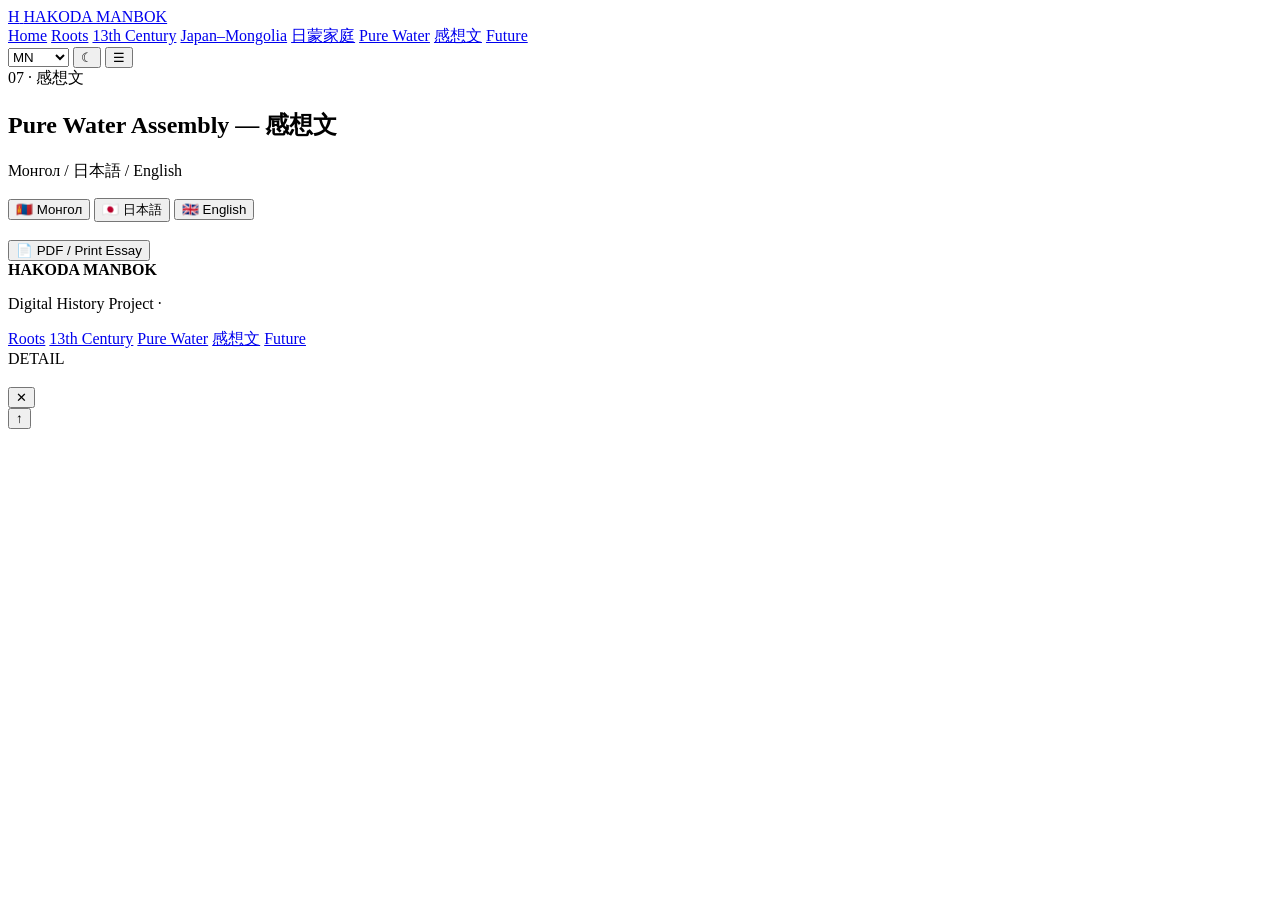
==== essay.html @ a5410913 "Add files via upload" ====
<!DOCTYPE html>
<html lang="mn">
<head>
<meta charset="UTF-8">
<meta name="viewport" content="width=device-width, initial-scale=1.0">
<meta name="description" content="HAKODA MANBOK — Digital History Project">
<title>感想文 | HAKODA MANBOK</title>
<link rel="stylesheet" href="assets/css/style.css">
</head>
<body>

<header>
<div class="container nav">
<a href="index.html" class="logo">
  <span class="logo-mark">H</span>
  <span>HAKODA <span class="gold">MANBOK</span></span>
</a>
<nav class="nav-links" id="navLinks">
<a href="index.html" data-section="home" class="">Home</a>
<a href="roots.html" data-section="roots" class="">Roots</a>
<a href="mongolia.html" data-section="mongolia" class="">13th Century</a>
<a href="japan-mongolia.html" data-section="japanmongolia" class="">Japan–Mongolia</a>
<a href="family.html" data-section="family" class="">日蒙家庭</a>
<a href="purewater.html" data-section="purewater" class="">Pure Water</a>
<a href="essay.html" data-section="essay" class="active">感想文</a>
<a href="future.html" data-section="future" class="">Future</a>
</nav>
<div class="nav-actions">
<select id="languageSelect" class="lang-select">
  <option value="mn">MN</option>
  <option value="ja">日本語</option>
  <option value="en">EN</option>
</select>
<button class="icon-btn" id="themeButton">☾</button>
<button class="icon-btn menu-btn" id="menuButton">☰</button>
</div>
</div>
</header>

<main>
<section class="section" id="essay">

<div class="container">

<div class="section-title reveal">

<div class="eyebrow">
07 · 感想文
</div>

<h2>
Pure Water Assembly — 感想文
</h2>

<p class="lead">
Монгол / 日本語 / English
</p>

</div>


<div class="essay-tabs reveal">

<button
class="essay-tab active"
data-essay="mn"
>
🇲🇳 Монгол
</button>

<button
class="essay-tab"
data-essay="ja"
>
🇯🇵 日本語
</button>

<button
class="essay-tab"
data-essay="en"
>
🇬🇧 English
</button>

</div>


<article
class="essay reveal"
id="essayContent"
>
</article>

<br>

<button
class="btn btn-primary"
id="printEssay"
>
📄 PDF / Print Essay
</button>

</div>

</section>
</main>

<footer>
<div class="container footer">
<div>
<strong>HAKODA MANBOK</strong>
<p>Digital History Project · <span id="currentYear"></span></p>
</div>
<div class="footer-links">
<a href="roots.html">Roots</a>
<a href="mongolia.html">13th Century</a>
<a href="purewater.html">Pure Water</a>
<a href="essay.html">感想文</a>
<a href="future.html">Future</a>
</div>
</div>
</footer>


<div class="modal-overlay" id="modal">
  <div class="modal">
    <div class="modal-header">
      <div>
        <div class="eyebrow" id="modalEyebrow">DETAIL</div>
        <h3 id="modalTitle"></h3>
      </div>
      <button class="modal-close" id="modalClose">✕</button>
    </div>
    <div class="modal-body" id="modalBody"></div>
  </div>
</div>
<button id="backTop">↑</button>
<div id="toast"></div>

<script src="assets/js/main.js"></script>
</body>
</html>
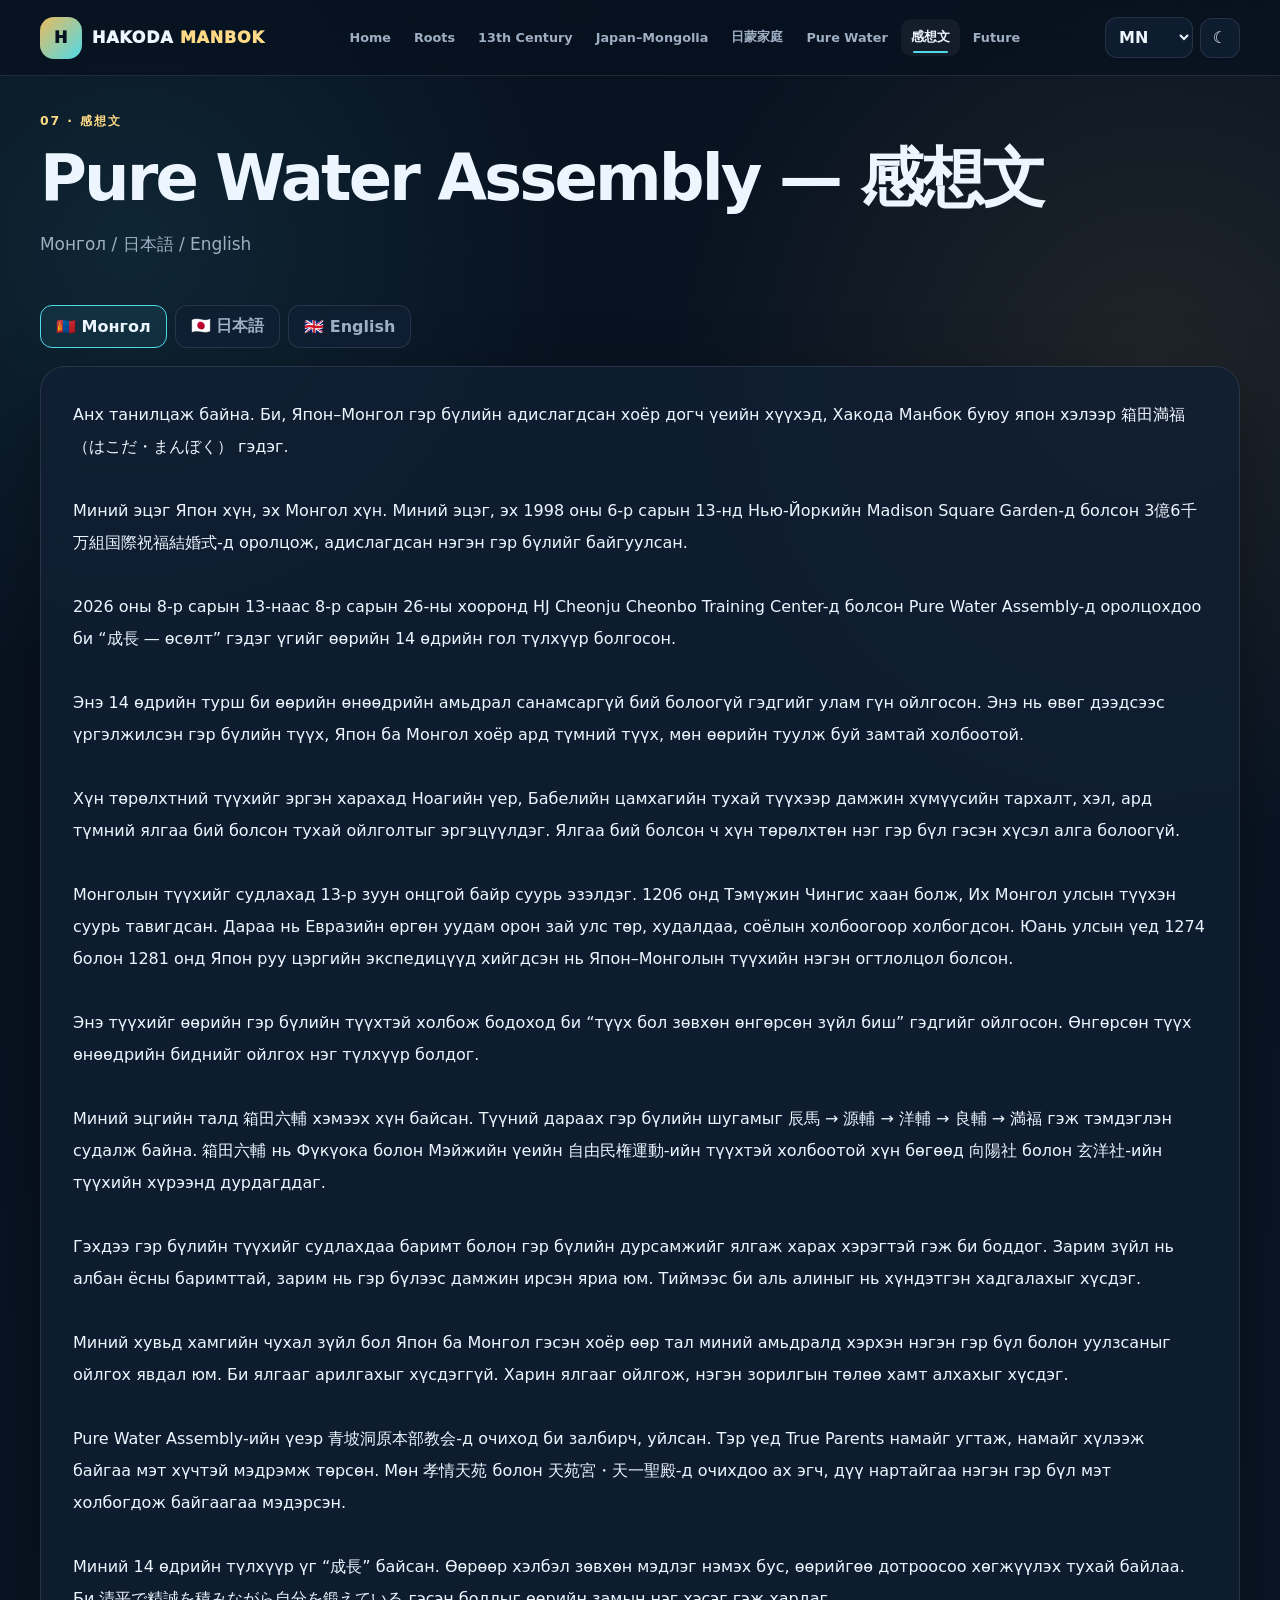
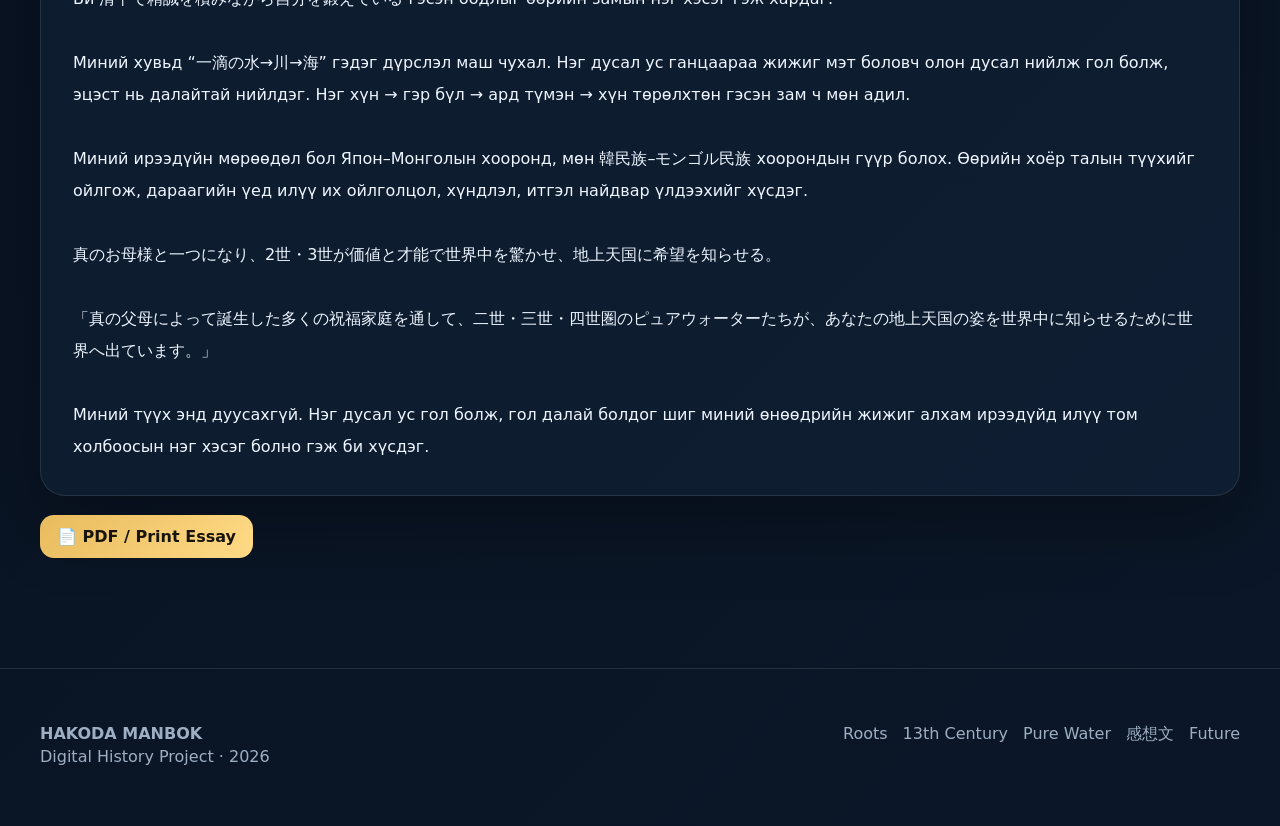
==== commit 37a3ea9b: "Add files via upload" ====
--- a/essay.html
+++ b/essay.html
@@ -5,7 +5,7 @@
 <meta name="viewport" content="width=device-width, initial-scale=1.0">
 <meta name="description" content="HAKODA MANBOK — Digital History Project">
 <title>感想文 | HAKODA MANBOK</title>
-<link rel="stylesheet" href="assets/css/style.css">
+<link rel="stylesheet" href="style.css">
 </head>
 <body>
 
@@ -137,6 +137,6 @@
 <button id="backTop">↑</button>
 <div id="toast"></div>
 
-<script src="assets/js/main.js"></script>
+<script src="main.js"></script>
 </body>
 </html>
--- a/style.css
+++ b/style.css
@@ -0,0 +1,1422 @@
+/* =========================================================
+   HAKODA MANBOK — DIGITAL HISTORY PROJECT
+   SINGLE FILE VERSION
+   HTML + CSS + JAVASCRIPT
+   ========================================================= */
+
+:root{
+  --bg:#07111f;
+  --bg2:#0b1728;
+  --card:rgba(16,31,52,.82);
+  --card2:#10233c;
+  --text:#edf6ff;
+  --muted:#9eafc4;
+  --line:rgba(255,255,255,.10);
+  --gold:#e8bb5d;
+  --gold2:#ffda86;
+  --cyan:#50d9e8;
+  --green:#6ee7b7;
+  --red:#fb7185;
+  --shadow:0 25px 70px rgba(0,0,0,.35);
+  --radius:24px;
+  --max:1200px;
+  --header:76px;
+}
+
+html.light{
+  --bg:#f4f8fc;
+  --bg2:#e8eef6;
+  --card:rgba(255,255,255,.88);
+  --card2:#ffffff;
+  --text:#122033;
+  --muted:#5e6d80;
+  --line:rgba(20,35,55,.12);
+  --gold:#a96f0b;
+  --gold2:#c68a1d;
+  --cyan:#087e90;
+  --green:#087a5b;
+  --shadow:0 25px 70px rgba(40,60,90,.13);
+}
+
+*{
+  box-sizing:border-box;
+  margin:0;
+  padding:0;
+}
+
+html{
+  scroll-behavior:smooth;
+}
+
+body{
+  font-family:
+    Inter,
+    "Noto Sans",
+    "Noto Sans JP",
+    system-ui,
+    -apple-system,
+    BlinkMacSystemFont,
+    "Segoe UI",
+    sans-serif;
+
+  color:var(--text);
+
+  background:
+    radial-gradient(
+      circle at 10% 10%,
+      rgba(80,217,232,.10),
+      transparent 28rem
+    ),
+    radial-gradient(
+      circle at 90% 15%,
+      rgba(232,187,93,.10),
+      transparent 30rem
+    ),
+    linear-gradient(135deg,var(--bg),var(--bg2));
+
+  min-height:100vh;
+  transition:.35s;
+}
+
+body.modal-open{
+  overflow:hidden;
+}
+
+a{
+  color:inherit;
+  text-decoration:none;
+}
+
+button,
+input,
+select{
+  font:inherit;
+}
+
+button{
+  cursor:pointer;
+}
+
+.container{
+  width:min(calc(100% - 32px),var(--max));
+  margin:auto;
+}
+
+.section{
+  padding:110px 0;
+  position:relative;
+}
+
+.section-title{
+  margin-bottom:45px;
+}
+
+.eyebrow{
+  display:inline-flex;
+  align-items:center;
+  gap:8px;
+  color:var(--gold2);
+  font-size:.78rem;
+  font-weight:900;
+  letter-spacing:.15em;
+  text-transform:uppercase;
+  margin-bottom:14px;
+}
+
+h1,h2,h3{
+  line-height:1.08;
+}
+
+h2{
+  font-size:clamp(2.2rem,5vw,4.3rem);
+  letter-spacing:-.045em;
+  margin-bottom:16px;
+}
+
+h3{
+  font-size:1.35rem;
+  margin-bottom:10px;
+}
+
+p{
+  line-height:1.8;
+}
+
+.lead{
+  color:var(--muted);
+  font-size:1.06rem;
+  max-width:780px;
+}
+
+.muted{
+  color:var(--muted);
+}
+
+.gold{
+  color:var(--gold2);
+}
+
+.cyan{
+  color:var(--cyan);
+}
+
+.card{
+  background:var(--card);
+  border:1px solid var(--line);
+  border-radius:var(--radius);
+  padding:25px;
+  box-shadow:var(--shadow);
+  backdrop-filter:blur(18px);
+}
+
+.grid{
+  display:grid;
+  gap:20px;
+}
+
+.grid3{
+  grid-template-columns:repeat(3,1fr);
+}
+
+.grid4{
+  grid-template-columns:repeat(4,1fr);
+}
+
+.btn{
+  border:1px solid var(--line);
+  background:var(--card);
+  color:var(--text);
+  padding:12px 17px;
+  border-radius:14px;
+  display:inline-flex;
+  align-items:center;
+  justify-content:center;
+  gap:8px;
+  font-weight:800;
+  transition:.25s;
+}
+
+.btn:hover{
+  transform:translateY(-3px);
+  border-color:var(--cyan);
+}
+
+.btn-primary{
+  background:linear-gradient(
+    135deg,
+    var(--gold),
+    var(--gold2)
+  );
+  color:#19140b;
+  border:none;
+}
+
+.btn-cyan{
+  background:linear-gradient(
+    135deg,
+    #45ccd9,
+    #8beaf0
+  );
+  color:#052027;
+  border:none;
+}
+
+.pill{
+  display:inline-flex;
+  padding:7px 11px;
+  border:1px solid var(--line);
+  border-radius:999px;
+  color:var(--muted);
+  font-size:.73rem;
+  font-weight:800;
+}
+
+/* =========================================================
+   HEADER
+   ========================================================= */
+
+header{
+  position:fixed;
+  top:0;
+  left:0;
+  right:0;
+  height:var(--header);
+  z-index:1000;
+
+  background:rgba(7,17,31,.72);
+  border-bottom:1px solid var(--line);
+
+  backdrop-filter:blur(20px);
+}
+
+html.light header{
+  background:rgba(245,248,252,.78);
+}
+
+.nav{
+  height:100%;
+  display:flex;
+  align-items:center;
+  justify-content:space-between;
+  gap:15px;
+}
+
+.logo{
+  display:flex;
+  align-items:center;
+  gap:10px;
+  font-weight:950;
+  letter-spacing:.05em;
+  white-space:nowrap;
+}
+
+.logo-mark{
+  width:42px;
+  height:42px;
+  border-radius:14px;
+
+  display:grid;
+  place-items:center;
+
+  background:
+    linear-gradient(
+      135deg,
+      var(--gold),
+      var(--cyan)
+    );
+
+  color:#07111f;
+}
+
+.nav-links{
+  display:flex;
+  align-items:center;
+  gap:3px;
+}
+
+.nav-links a{
+  padding:10px;
+  border-radius:10px;
+  color:var(--muted);
+  font-size:.8rem;
+  font-weight:800;
+  transition:.2s;
+  position:relative;
+}
+
+.nav-links a:hover,
+.nav-links a.active{
+  color:var(--text);
+  background:rgba(255,255,255,.05);
+}
+
+.nav-links a.active::after{
+  content:"";
+  position:absolute;
+  left:12px;
+  right:12px;
+  bottom:3px;
+  height:2px;
+  border-radius:10px;
+  background:var(--cyan);
+}
+
+.nav-actions{
+  display:flex;
+  align-items:center;
+  gap:7px;
+}
+
+.icon-btn{
+  width:40px;
+  height:40px;
+  border:1px solid var(--line);
+  border-radius:12px;
+  background:var(--card);
+  color:var(--text);
+  display:grid;
+  place-items:center;
+}
+
+.lang-select{
+  background:var(--card);
+  border:1px solid var(--line);
+  color:var(--text);
+  padding:9px;
+  border-radius:12px;
+  outline:none;
+  font-weight:800;
+}
+
+.menu-btn{
+  display:none;
+}
+
+/* =========================================================
+   HERO
+   ========================================================= */
+
+.hero{
+  min-height:100vh;
+  padding-top:var(--header);
+  display:flex;
+  align-items:center;
+  overflow:hidden;
+}
+
+.hero-grid{
+  display:grid;
+  grid-template-columns:1.1fr .9fr;
+  gap:65px;
+  align-items:center;
+}
+
+.hero h1{
+  font-size:clamp(4rem,9vw,8.5rem);
+  letter-spacing:-.08em;
+  line-height:.84;
+  margin-bottom:28px;
+}
+
+.hero h1 span{
+  display:block;
+}
+
+.gradient-text{
+  background:
+    linear-gradient(
+      90deg,
+      var(--gold2),
+      var(--cyan)
+    );
+  -webkit-background-clip:text;
+  background-clip:text;
+  color:transparent;
+}
+
+.hero-buttons{
+  display:flex;
+  flex-wrap:wrap;
+  gap:10px;
+  margin:28px 0;
+}
+
+.hero-tags{
+  display:flex;
+  flex-wrap:wrap;
+  gap:8px;
+}
+
+.hero-visual{
+  min-height:500px;
+  border-radius:40px;
+  border:1px solid var(--line);
+  position:relative;
+  overflow:hidden;
+
+  background:
+    radial-gradient(
+      circle at 50% 45%,
+      rgba(232,187,93,.20),
+      transparent 18rem
+    ),
+    radial-gradient(
+      circle at 70% 20%,
+      rgba(80,217,232,.17),
+      transparent 17rem
+    ),
+    linear-gradient(
+      145deg,
+      var(--card),
+      rgba(255,255,255,.02)
+    );
+
+  box-shadow:var(--shadow);
+}
+
+.orbit{
+  position:absolute;
+  inset:13%;
+  border:1px solid rgba(80,217,232,.2);
+  border-radius:50%;
+  animation:spin 25s linear infinite;
+}
+
+.orbit2{
+  inset:25%;
+  animation-duration:17s;
+  animation-direction:reverse;
+  border-color:rgba(232,187,93,.22);
+}
+
+@keyframes spin{
+  to{
+    transform:rotate(360deg);
+  }
+}
+
+.water-drop{
+  width:155px;
+  height:155px;
+
+  border-radius:
+    55% 55% 60% 60%;
+
+  transform:rotate(45deg);
+
+  background:
+    linear-gradient(
+      135deg,
+      var(--cyan),
+      var(--gold)
+    );
+
+  box-shadow:
+    0 0 100px
+    rgba(80,217,232,.22);
+
+  display:grid;
+  place-items:center;
+}
+
+.water-drop span{
+  transform:rotate(-45deg);
+  font-size:2.4rem;
+}
+
+.hero-center{
+  position:absolute;
+  inset:0;
+  display:grid;
+  place-items:center;
+  text-align:center;
+}
+
+.float{
+  position:absolute;
+  padding:11px 14px;
+  border:1px solid var(--line);
+  background:rgba(7,17,31,.67);
+  backdrop-filter:blur(15px);
+  border-radius:14px;
+  font-size:.75rem;
+  font-weight:800;
+}
+
+html.light .float{
+  background:rgba(255,255,255,.75);
+}
+
+.f1{top:12%;left:8%}
+.f2{top:26%;right:7%}
+.f3{bottom:13%;left:12%}
+.f4{bottom:19%;right:9%}
+
+.stats{
+  display:grid;
+  grid-template-columns:repeat(4,1fr);
+  gap:10px;
+  margin-top:30px;
+}
+
+.stat{
+  padding:16px;
+  border:1px solid var(--line);
+  border-radius:17px;
+  background:var(--card);
+}
+
+.stat strong{
+  display:block;
+  font-size:1.6rem;
+}
+
+.stat span{
+  color:var(--muted);
+  font-size:.72rem;
+}
+
+/* =========================================================
+   FAMILY TREE
+   ========================================================= */
+
+.tree{
+  border:1px solid var(--line);
+  border-radius:28px;
+  background:var(--card);
+  padding:25px;
+  overflow:auto;
+  box-shadow:var(--shadow);
+}
+
+.tree-row{
+  display:flex;
+  justify-content:center;
+  gap:14px;
+  min-width:800px;
+  margin:14px 0;
+}
+
+.connector{
+  width:2px;
+  height:25px;
+  background:var(--line);
+  margin:auto;
+}
+
+.person{
+  min-width:150px;
+  padding:17px;
+
+  border:1px solid var(--line);
+  border-radius:18px;
+
+  background:var(--card2);
+  text-align:center;
+
+  cursor:pointer;
+  transition:.25s;
+}
+
+.person:hover,
+.person.selected{
+  transform:translateY(-4px);
+  border-color:var(--cyan);
+  box-shadow:
+    0 12px 40px
+    rgba(80,217,232,.12);
+}
+
+.person small{
+  display:block;
+  margin-top:5px;
+  color:var(--muted);
+}
+
+.tree-info{
+  margin-top:20px;
+  padding:20px;
+  border:1px solid var(--line);
+  border-radius:18px;
+}
+
+/* =========================================================
+   TIMELINE
+   ========================================================= */
+
+.timeline{
+  position:relative;
+  margin-top:30px;
+}
+
+.timeline::before{
+  content:"";
+  position:absolute;
+  left:22px;
+  top:0;
+  bottom:0;
+  width:2px;
+  background:
+    linear-gradient(
+      var(--gold),
+      var(--cyan),
+      transparent
+    );
+}
+
+.timeline-item{
+  position:relative;
+  padding-left:65px;
+  margin-bottom:24px;
+}
+
+.timeline-dot{
+  position:absolute;
+  left:12px;
+  top:4px;
+
+  width:22px;
+  height:22px;
+  border-radius:50%;
+
+  background:var(--bg2);
+  border:5px solid var(--gold);
+}
+
+.timeline-card{
+  padding:22px;
+  border:1px solid var(--line);
+  border-radius:20px;
+  background:var(--card);
+}
+
+.timeline-year{
+  color:var(--gold2);
+  font-weight:900;
+  font-size:.85rem;
+}
+
+/* =========================================================
+   MAP
+   ========================================================= */
+
+.map-layout{
+  display:grid;
+  grid-template-columns:1.35fr .65fr;
+  gap:20px;
+}
+
+.map-card{
+  min-height:550px;
+  position:relative;
+  overflow:hidden;
+}
+
+.map-svg{
+  width:100%;
+  height:100%;
+  min-height:550px;
+
+  background:
+    radial-gradient(
+      circle,
+      rgba(80,217,232,.06),
+      transparent 55%
+    ),
+    linear-gradient(
+      145deg,
+      #0b2139,
+      #06101c
+    );
+
+  border-radius:20px;
+}
+
+html.light .map-svg{
+  background:
+    linear-gradient(
+      145deg,
+      #e9f1f7,
+      #dce8f0
+    );
+}
+
+.region{
+  cursor:pointer;
+  transition:.25s;
+  stroke:rgba(255,255,255,.25);
+  stroke-width:1.3;
+}
+
+.region:hover,
+.region.selected{
+  filter:brightness(1.35);
+  stroke:var(--gold2);
+  stroke-width:2.5;
+}
+
+.map-label{
+  fill:var(--text);
+  font-size:12px;
+  font-weight:800;
+  pointer-events:none;
+}
+
+/* =========================================================
+   FLOW
+   ========================================================= */
+
+.flow{
+  display:grid;
+  grid-template-columns:repeat(5,1fr);
+  gap:12px;
+  align-items:center;
+}
+
+.flow-node{
+  min-height:160px;
+  padding:20px;
+
+  display:grid;
+  place-items:center;
+  text-align:center;
+
+  border:1px solid var(--line);
+  border-radius:22px;
+  background:var(--card);
+
+  position:relative;
+}
+
+.flow-node:not(:last-child)::after{
+  content:"→";
+  position:absolute;
+  right:-20px;
+  color:var(--gold2);
+  font-size:1.5rem;
+}
+
+.flow-icon{
+  font-size:2.6rem;
+  margin-bottom:10px;
+}
+
+/* =========================================================
+   PURE WATER
+   ========================================================= */
+
+.pw-box{
+  padding:35px;
+  border-radius:30px;
+  border:1px solid rgba(80,217,232,.18);
+
+  background:
+    radial-gradient(
+      circle at 80% 20%,
+      rgba(80,217,232,.18),
+      transparent 18rem
+    ),
+    linear-gradient(
+      135deg,
+      rgba(80,217,232,.08),
+      rgba(232,187,93,.07)
+    ),
+    var(--card);
+}
+
+.day-grid{
+  display:grid;
+  grid-template-columns:repeat(7,1fr);
+  gap:9px;
+  margin-top:25px;
+}
+
+.day{
+  border:1px solid var(--line);
+  border-radius:15px;
+  background:var(--card);
+  color:var(--text);
+  padding:15px 8px;
+  text-align:center;
+  transition:.2s;
+}
+
+.day:hover,
+.day.active{
+  border-color:var(--cyan);
+  transform:translateY(-3px);
+}
+
+.day strong{
+  display:block;
+  font-size:1.1rem;
+}
+
+.day small{
+  color:var(--muted);
+}
+
+.day-detail{
+  margin-top:18px;
+  padding:22px;
+  border:1px solid var(--line);
+  border-radius:20px;
+  background:var(--card);
+}
+
+/* =========================================================
+   ESSAY
+   ========================================================= */
+
+.essay-tabs{
+  display:flex;
+  flex-wrap:wrap;
+  gap:8px;
+  margin-bottom:18px;
+}
+
+.essay-tab{
+  padding:10px 15px;
+  border:1px solid var(--line);
+  border-radius:12px;
+  background:var(--card);
+  color:var(--muted);
+  font-weight:800;
+}
+
+.essay-tab.active{
+  color:var(--text);
+  border-color:var(--cyan);
+  background:rgba(80,217,232,.08);
+}
+
+.essay{
+  white-space:pre-line;
+  line-height:2;
+  padding:32px;
+
+  border:1px solid var(--line);
+  border-radius:25px;
+
+  background:var(--card);
+  box-shadow:var(--shadow);
+}
+
+.quote{
+  margin:24px 0;
+  padding:22px;
+
+  border-left:4px solid var(--gold);
+  border-radius:0 18px 18px 0;
+
+  background:rgba(232,187,93,.07);
+}
+
+/* =========================================================
+   GALLERY
+   ========================================================= */
+
+.gallery{
+  display:grid;
+  grid-template-columns:repeat(3,1fr);
+  gap:16px;
+}
+
+.gallery-item{
+  min-height:230px;
+  border:1px solid var(--line);
+  border-radius:22px;
+  overflow:hidden;
+
+  position:relative;
+  cursor:pointer;
+
+  background:
+    radial-gradient(
+      circle at 30% 20%,
+      rgba(80,217,232,.2),
+      transparent 13rem
+    ),
+    linear-gradient(
+      145deg,
+      #102944,
+      #071321
+    );
+
+  transition:.25s;
+}
+
+.gallery-item:hover{
+  transform:translateY(-5px);
+}
+
+.gallery-icon{
+  position:absolute;
+  inset:0;
+
+  display:grid;
+  place-items:center;
+
+  font-size:4rem;
+}
+
+.gallery-caption{
+  position:absolute;
+  left:0;
+  right:0;
+  bottom:0;
+
+  padding:20px;
+
+  background:
+    linear-gradient(
+      transparent,
+      rgba(0,0,0,.8)
+    );
+
+  font-weight:900;
+}
+
+/* =========================================================
+   SEARCH
+   ========================================================= */
+
+.search-box{
+  display:flex;
+  gap:10px;
+  max-width:800px;
+}
+
+.search-box input{
+  flex:1;
+
+  border:1px solid var(--line);
+  border-radius:15px;
+
+  padding:14px 16px;
+
+  background:var(--card);
+  color:var(--text);
+
+  outline:none;
+}
+
+.search-results{
+  margin-top:18px;
+  display:grid;
+  gap:10px;
+}
+
+.search-result{
+  padding:16px 18px;
+  border:1px solid var(--line);
+  border-radius:15px;
+  background:var(--card);
+}
+
+.search-result small{
+  display:block;
+  color:var(--gold2);
+  font-weight:900;
+  margin-bottom:4px;
+}
+
+/* =========================================================
+   FUTURE
+   ========================================================= */
+
+.future{
+  padding:40px;
+  min-height:400px;
+
+  border:1px solid var(--line);
+  border-radius:30px;
+
+  background:
+    radial-gradient(
+      circle at 75% 40%,
+      rgba(80,217,232,.16),
+      transparent 20rem
+    ),
+    radial-gradient(
+      circle at 15% 80%,
+      rgba(232,187,93,.13),
+      transparent 20rem
+    ),
+    var(--card);
+}
+
+/* =========================================================
+   MODAL
+   ========================================================= */
+
+.modal-overlay{
+  position:fixed;
+  inset:0;
+
+  z-index:3000;
+
+  background:rgba(0,0,0,.72);
+
+  display:none;
+  place-items:center;
+
+  padding:20px;
+}
+
+.modal-overlay.open{
+  display:grid;
+}
+
+.modal{
+  width:min(720px,100%);
+  max-height:90vh;
+  overflow:auto;
+
+  padding:28px;
+
+  border:1px solid var(--line);
+  border-radius:25px;
+
+  background:var(--bg2);
+  box-shadow:var(--shadow);
+}
+
+.modal-header{
+  display:flex;
+  justify-content:space-between;
+  gap:20px;
+}
+
+.modal-close{
+  width:40px;
+  height:40px;
+
+  border:none;
+  border-radius:12px;
+
+  background:var(--card);
+  color:var(--text);
+}
+
+.modal-body{
+  color:var(--muted);
+  line-height:1.9;
+  margin-top:18px;
+}
+
+/* =========================================================
+   REVEAL
+   ========================================================= */
+
+.reveal{
+  opacity:0;
+  transform:translateY(25px);
+  transition:
+    opacity .7s ease,
+    transform .7s ease;
+}
+
+.reveal.visible{
+  opacity:1;
+  transform:none;
+}
+
+/* =========================================================
+   BACK TO TOP
+   ========================================================= */
+
+#backTop{
+  position:fixed;
+  right:20px;
+  bottom:20px;
+
+  width:46px;
+  height:46px;
+
+  border:1px solid var(--line);
+  border-radius:14px;
+
+  background:var(--card);
+  color:var(--text);
+
+  opacity:0;
+  pointer-events:none;
+
+  transition:.25s;
+
+  z-index:900;
+}
+
+#backTop.show{
+  opacity:1;
+  pointer-events:auto;
+}
+
+/* =========================================================
+   TOAST
+   ========================================================= */
+
+#toast{
+  position:fixed;
+  left:50%;
+  bottom:25px;
+
+  transform:translate(-50%,20px);
+  opacity:0;
+
+  z-index:5000;
+
+  padding:12px 17px;
+
+  border:1px solid var(--line);
+  border-radius:13px;
+
+  background:var(--bg2);
+  color:var(--text);
+
+  transition:.25s;
+}
+
+#toast.show{
+  opacity:1;
+  transform:translate(-50%,0);
+}
+
+/* =========================================================
+   FOOTER
+   ========================================================= */
+
+footer{
+  padding:55px 0;
+  border-top:1px solid var(--line);
+  color:var(--muted);
+}
+
+.footer{
+  display:flex;
+  justify-content:space-between;
+  gap:20px;
+}
+
+.footer-links{
+  display:flex;
+  flex-wrap:wrap;
+  gap:15px;
+}
+
+/* =========================================================
+   MOBILE
+   ========================================================= */
+
+@media(max-width:1000px){
+
+  .nav-links{
+    position:fixed;
+    top:var(--header);
+    left:12px;
+    right:12px;
+
+    display:none;
+    flex-direction:column;
+    align-items:stretch;
+
+    padding:12px;
+
+    border:1px solid var(--line);
+    border-radius:20px;
+
+    background:var(--bg2);
+    box-shadow:var(--shadow);
+  }
+
+  .nav-links.open{
+    display:flex;
+  }
+
+  .nav-links a{
+    padding:13px;
+  }
+
+  .menu-btn{
+    display:grid;
+  }
+
+  .hero-grid,
+  .map-layout{
+    grid-template-columns:1fr;
+  }
+
+  .grid4{
+    grid-template-columns:repeat(2,1fr);
+  }
+
+  .flow{
+    grid-template-columns:1fr;
+  }
+
+  .flow-node:not(:last-child)::after{
+    content:"↓";
+    right:auto;
+    bottom:-23px;
+    top:auto;
+    left:50%;
+  }
+
+  .day-grid{
+    grid-template-columns:repeat(4,1fr);
+  }
+}
+
+@media(max-width:650px){
+
+  .container{
+    width:calc(100% - 22px);
+  }
+
+  .section{
+    padding:78px 0;
+  }
+
+  .hero h1{
+    font-size:clamp(3.3rem,18vw,5.5rem);
+  }
+
+  .hero-visual{
+    min-height:350px;
+    border-radius:28px;
+  }
+
+  .stats,
+  .grid3,
+  .grid4,
+  .gallery{
+    grid-template-columns:1fr;
+  }
+
+  .day-grid{
+    grid-template-columns:repeat(2,1fr);
+  }
+
+  .search-box{
+    flex-direction:column;
+  }
+
+  .footer{
+    display:block;
+  }
+
+  .footer-links{
+    margin-top:18px;
+  }
+}
+
+/* =========================================================
+   PRINT
+   ========================================================= */
+
+@media print{
+
+  header,
+  .hero-buttons,
+  .nav-actions,
+  #backTop,
+  #toast,
+  .modal-overlay,
+  .search-box,
+  .gallery,
+  .essay-tabs,
+  .day-grid,
+  .map-layout,
+  .tree,
+  .future .btn{
+    display:none!important;
+  }
+
+  body{
+    background:#fff!important;
+    color:#111!important;
+  }
+
+  .section{
+    padding:30px 0;
+  }
+
+  .essay{
+    background:#fff;
+    color:#111;
+    box-shadow:none;
+    border:1px solid #ccc;
+    font-size:11pt;
+  }
+
+  .card,
+  .future,
+  .pw-box{
+    background:#fff;
+    box-shadow:none;
+  }
+}
+
+/* =====================================================
+   PURE WATER GALLERY
+===================================================== */
+
+.gallery {
+  display: grid;
+  grid-template-columns: repeat(3, 1fr);
+  gap: 20px;
+}
+
+.gallery-item {
+  position: relative;
+  overflow: hidden;
+  border-radius: 22px;
+  background: var(--card);
+  border: 1px solid var(--border);
+  min-height: 240px;
+  cursor: pointer;
+  transition: transform .3s ease,
+              box-shadow .3s ease;
+}
+
+.gallery-item:hover {
+  transform: translateY(-6px);
+  box-shadow: 0 20px 45px rgba(0,0,0,.18);
+}
+
+.gallery-item img {
+  width: 100%;
+  height: 280px;
+  object-fit: cover;
+  display: block;
+  transition: transform .5s ease;
+}
+
+.gallery-item:hover img {
+  transform: scale(1.08);
+}
+
+.gallery-caption {
+  position: absolute;
+  left: 0;
+  right: 0;
+  bottom: 0;
+
+  padding: 18px;
+
+  color: #fff;
+  font-weight: 700;
+
+  background:
+    linear-gradient(
+      transparent,
+      rgba(0,0,0,.85)
+    );
+}
+
+
+/* VIDEO */
+
+.video-card {
+  width: 100%;
+  overflow: hidden;
+  border-radius: 24px;
+  background: #000;
+  box-shadow: 0 20px 50px rgba(0,0,0,.2);
+}
+
+.video-card video {
+  width: 100%;
+  display: block;
+  max-height: 650px;
+  background: #000;
+}
+
+
+/* MOBILE */
+
+@media (max-width: 900px) {
+
+  .gallery {
+    grid-template-columns: repeat(2, 1fr);
+  }
+
+}
+
+
+@media (max-width: 600px) {
+
+  .gallery {
+    grid-template-columns: 1fr;
+  }
+
+  .gallery-item img {
+    height: 240px;
+  }
+
+  .video-card {
+    border-radius: 16px;
+  }
+
+}
